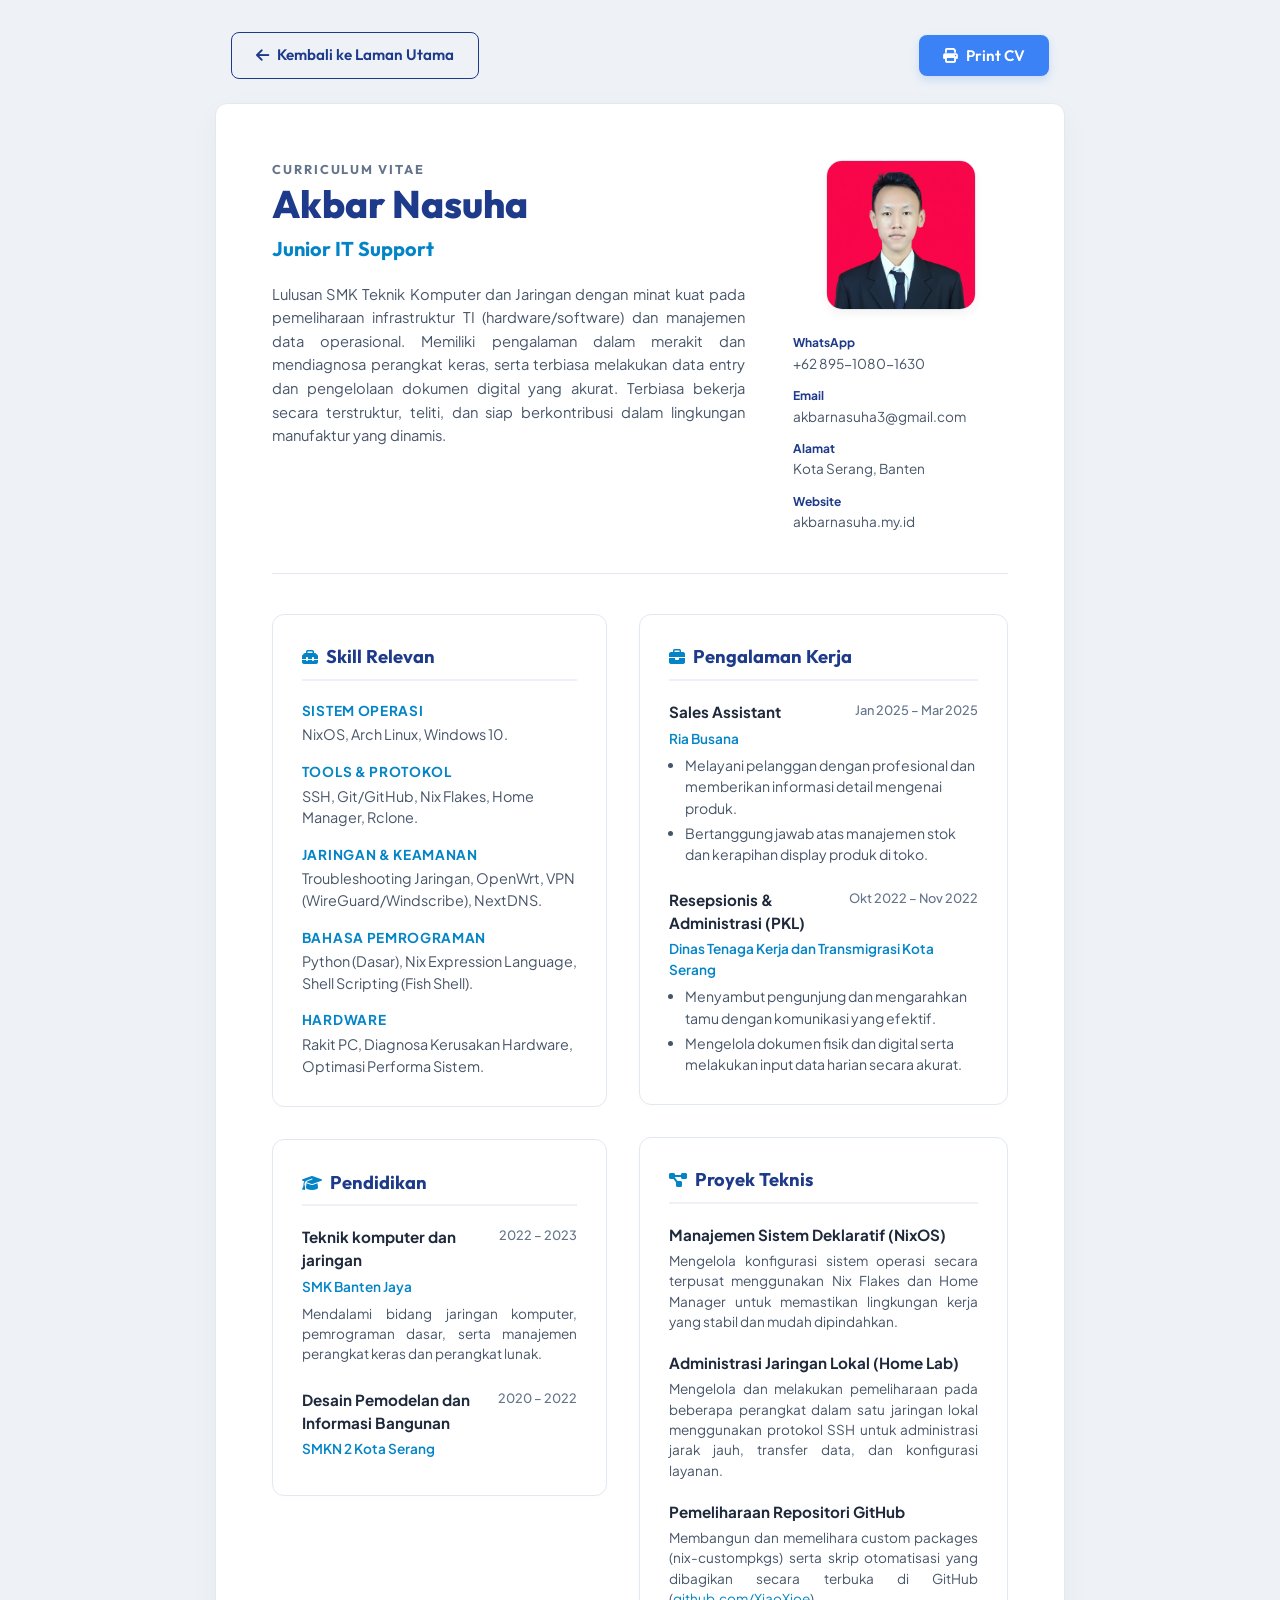
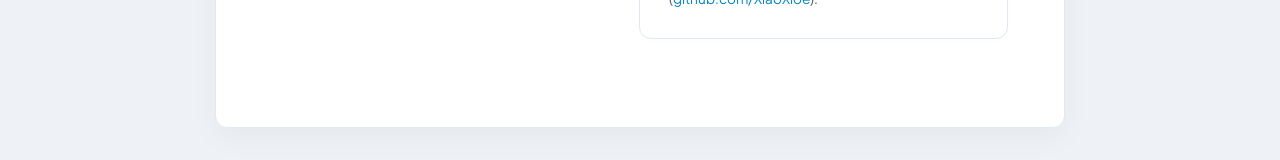
==== cv.html @ 50417e52 "feat: Add printable CV page with headshot matching user request design" ====
<!DOCTYPE html>
<html lang="id">
<head>
  <meta charset="UTF-8">
  <meta name="viewport" content="width=device-width, initial-scale=1.0">
  <title>Curriculum Vitae - Akbar Nasuha</title>
  <link rel="stylesheet" href="https://fonts.googleapis.com/css2?family=Outfit:wght@400;500;600;700;800&family=Plus+Jakarta+Sans:wght@400;500;600;700&display=swap">
  <link rel="stylesheet" href="https://cdnjs.cloudflare.com/ajax/libs/font-awesome/6.4.0/css/all.min.css">
  
  <style>
    :root {
      --bg-page: #eef2f6;
      --bg-card: #ffffff;
      --text-main: #1e293b;
      --text-muted: #475569;
      --text-light: #64748b;
      --primary-navy: #1e3a8a;
      --accent-blue: #0284c7;
      --border-light: #e2e8f0;
      
      --font-heading: 'Outfit', sans-serif;
      --font-body: 'Plus Jakarta Sans', sans-serif;
    }

    * {
      box-sizing: border-box;
      margin: 0;
      padding: 0;
    }

    body {
      background-color: var(--bg-page);
      color: var(--text-main);
      font-family: var(--font-body);
      line-height: 1.5;
      padding: 2rem 0;
    }

    /* Top Action Bar */
    .action-bar {
      max-width: 850px;
      margin: 0 auto 1.5rem auto;
      display: flex;
      justify-content: space-between;
      align-items: center;
      padding: 0 1rem;
    }

    .btn {
      display: inline-flex;
      align-items: center;
      gap: 0.5rem;
      padding: 0.7rem 1.5rem;
      border-radius: 8px;
      font-family: var(--font-heading);
      font-weight: 600;
      font-size: 0.95rem;
      cursor: pointer;
      text-decoration: none;
      transition: all 0.2s ease;
    }

    .btn-back {
      background-color: transparent;
      color: var(--primary-navy);
      border: 1px solid var(--primary-navy);
    }

    .btn-back:hover {
      background-color: rgba(30, 58, 138, 0.05);
      transform: translateY(-1px);
    }

    .btn-print {
      background-color: #3b82f6;
      color: #ffffff;
      border: none;
      box-shadow: 0 4px 10px rgba(59, 130, 246, 0.2);
    }

    .btn-print:hover {
      background-color: #2563eb;
      box-shadow: 0 6px 14px rgba(59, 130, 246, 0.3);
      transform: translateY(-1px);
    }

    /* Main CV Sheet */
    .cv-sheet {
      width: 100%;
      max-width: 850px;
      background-color: var(--bg-card);
      margin: 0 auto;
      padding: 3.5rem;
      border-radius: 12px;
      box-shadow: 0 10px 30px rgba(0, 0, 0, 0.04);
      border: 1px solid var(--border-light);
    }

    /* CV Header Section */
    .cv-header {
      display: grid;
      grid-template-columns: 2.2fr 1fr;
      gap: 3rem;
      align-items: start;
    }

    .cv-intro {
      display: flex;
      flex-direction: column;
    }

    .cv-tag {
      font-family: var(--font-heading);
      font-size: 0.8rem;
      font-weight: 700;
      letter-spacing: 0.15em;
      color: var(--text-light);
      text-transform: uppercase;
      margin-bottom: 0.25rem;
    }

    .cv-name {
      font-family: var(--font-heading);
      font-size: 2.4rem;
      font-weight: 800;
      color: var(--primary-navy);
      line-height: 1.1;
      margin-bottom: 0.5rem;
    }

    .cv-title {
      font-family: var(--font-heading);
      font-size: 1.25rem;
      font-weight: 700;
      color: var(--accent-blue);
      margin-bottom: 1.2rem;
    }

    .cv-summary {
      font-size: 0.92rem;
      color: var(--text-muted);
      line-height: 1.6;
      text-align: justify;
    }

    /* Right side info (Photo & Details) */
    .cv-sidebar {
      display: flex;
      flex-direction: column;
      align-items: center;
      gap: 1.5rem;
    }

    .cv-photo-wrapper {
      width: 150px;
      height: 150px;
      border-radius: 16px;
      overflow: hidden;
      border: 1px solid var(--border-light);
      box-shadow: 0 4px 10px rgba(0,0,0,0.05);
    }

    .cv-photo {
      width: 100%;
      height: 100%;
      object-fit: cover;
    }

    .contact-details {
      width: 100%;
      display: flex;
      flex-direction: column;
      gap: 0.8rem;
    }

    .contact-item {
      display: flex;
      flex-direction: column;
    }

    .contact-label {
      font-size: 0.75rem;
      font-weight: 700;
      color: var(--primary-navy);
      margin-bottom: 0.1rem;
    }

    .contact-value {
      font-size: 0.85rem;
      color: var(--text-muted);
      word-break: break-all;
    }

    .contact-value a {
      color: inherit;
      text-decoration: none;
    }
    
    .contact-value a:hover {
      color: var(--accent-blue);
      text-decoration: underline;
    }

    /* Divider */
    hr.cv-divider {
      border: 0;
      border-top: 1px solid var(--border-light);
      margin: 2.5rem 0;
    }

    /* CV Body Grid */
    .cv-body {
      display: grid;
      grid-template-columns: 1fr 1.1fr;
      gap: 2rem;
    }

    /* Section Card */
    .cv-card {
      background-color: var(--bg-card);
      border: 1px solid var(--border-light);
      border-radius: 12px;
      padding: 1.8rem;
      margin-bottom: 2rem;
      box-shadow: 0 2px 8px rgba(0, 0, 0, 0.01);
    }

    .cv-card-title {
      font-family: var(--font-heading);
      font-size: 1.15rem;
      font-weight: 700;
      color: var(--primary-navy);
      margin-bottom: 1.25rem;
      border-bottom: 2px solid var(--bg-page);
      padding-bottom: 0.5rem;
      display: flex;
      align-items: center;
      gap: 0.5rem;
    }

    .cv-card-title i {
      color: var(--accent-blue);
      font-size: 1rem;
    }

    /* Skill Content */
    .skill-block {
      margin-bottom: 1rem;
    }

    .skill-block:last-child {
      margin-bottom: 0;
    }

    .skill-group-name {
      font-size: 0.85rem;
      font-weight: 700;
      color: var(--accent-blue);
      text-transform: uppercase;
      letter-spacing: 0.05em;
      margin-bottom: 0.2rem;
    }

    .skill-group-desc {
      font-size: 0.9rem;
      color: var(--text-muted);
    }

    /* Experience & Technical Projects Content */
    .timeline-item {
      margin-bottom: 1.5rem;
      position: relative;
    }

    .timeline-item:last-child {
      margin-bottom: 0;
    }

    .timeline-header {
      display: flex;
      justify-content: space-between;
      align-items: start;
      margin-bottom: 0.3rem;
      gap: 0.5rem;
    }

    .timeline-title {
      font-size: 0.95rem;
      font-weight: 700;
      color: var(--text-main);
    }

    .timeline-meta {
      font-size: 0.8rem;
      font-weight: 500;
      color: var(--text-light);
      white-space: nowrap;
    }

    .timeline-org {
      font-size: 0.85rem;
      font-weight: 600;
      color: var(--accent-blue);
      margin-bottom: 0.4rem;
    }

    .timeline-desc {
      font-size: 0.88rem;
      color: var(--text-muted);
      margin-left: 1rem;
    }
    
    .timeline-desc li {
      margin-bottom: 0.25rem;
    }
    
    .timeline-desc li:last-child {
      margin-bottom: 0;
    }

    /* Plain Text Project Item */
    .project-item {
      margin-bottom: 1.25rem;
    }

    .project-item:last-child {
      margin-bottom: 0;
    }

    .project-title {
      font-size: 0.95rem;
      font-weight: 700;
      color: var(--text-main);
      margin-bottom: 0.25rem;
    }

    .project-desc {
      font-size: 0.85rem;
      color: var(--text-muted);
      text-align: justify;
    }

    /* Responsive */
    @media (max-width: 768px) {
      body {
        padding: 1rem 0;
      }
      .action-bar {
        padding: 0 1.5rem;
      }
      .cv-sheet {
        padding: 2rem;
        border-radius: 0;
        border: none;
      }
      .cv-header {
        grid-template-columns: 1fr;
        gap: 2rem;
      }
      .cv-sidebar {
        align-items: flex-start;
      }
      .cv-photo-wrapper {
        align-self: center;
      }
      .cv-body {
        grid-template-columns: 1fr;
      }
      .cv-card {
        padding: 1.2rem;
        margin-bottom: 1.5rem;
      }
    }

    /* Print Stylesheet */
    @media print {
      body {
        background-color: #ffffff;
        color: #000000;
        padding: 0;
      }
      .action-bar {
        display: none !important;
      }
      .cv-sheet {
        max-width: 100%;
        padding: 0;
        box-shadow: none;
        border: none;
        border-radius: 0;
      }
      .cv-card {
        box-shadow: none;
        page-break-inside: avoid;
        margin-bottom: 1.2rem;
        padding: 1.2rem;
      }
      .cv-card-title {
        border-bottom: 1px solid #000000;
      }
      hr.cv-divider {
        margin: 1.5rem 0;
        border-top: 1px solid #000000;
      }
      @page {
        size: A4;
        margin: 1.2cm;
      }
    }
  </style>
</head>
<body>

  <!-- Top Action Bar -->
  <div class="action-bar">
    <a href="index.html" class="btn btn-back">
      <i class="fas fa-arrow-left"></i> Kembali ke Laman Utama
    </a>
    <button onclick="window.print()" class="btn btn-print">
      <i class="fas fa-print"></i> Print CV
    </button>
  </div>

  <!-- CV Sheet Container -->
  <main class="cv-sheet">
    
    <!-- CV Header Section -->
    <header class="cv-header">
      <div class="cv-intro">
        <span class="cv-tag">Curriculum Vitae</span>
        <h1 class="cv-name">Akbar Nasuha</h1>
        <p class="cv-title">Junior IT Support</p>
        <p class="cv-summary">
          Lulusan SMK Teknik Komputer dan Jaringan dengan minat kuat pada pemeliharaan infrastruktur TI (hardware/software) dan manajemen data operasional. Memiliki pengalaman dalam merakit dan mendiagnosa perangkat keras, serta terbiasa melakukan data entry dan pengelolaan dokumen digital yang akurat. Terbiasa bekerja secara terstruktur, teliti, dan siap berkontribusi dalam lingkungan manufaktur yang dinamis.
        </p>
      </div>

      <div class="cv-sidebar">
        <div class="cv-photo-wrapper">
          <img src="assets/avatar.png" alt="Akbar Nasuha" class="cv-photo">
        </div>
        <div class="contact-details">
          <div class="contact-item">
            <span class="contact-label">WhatsApp</span>
            <span class="contact-value"><a href="https://wa.me/6289510801630" target="_blank">+62 895-1080-1630</a></span>
          </div>
          <div class="contact-item">
            <span class="contact-label">Email</span>
            <span class="contact-value"><a href="mailto:akbarnasuha3@gmail.com">akbarnasuha3@gmail.com</a></span>
          </div>
          <div class="contact-item">
            <span class="contact-label">Alamat</span>
            <span class="contact-value">Kota Serang, Banten</span>
          </div>
          <div class="contact-item">
            <span class="contact-label">Website</span>
            <span class="contact-value"><a href="https://akbarnasuha.my.id" target="_blank">akbarnasuha.my.id</a></span>
          </div>
        </div>
      </div>
    </header>

    <hr class="cv-divider">

    <!-- CV Body Grid -->
    <div class="cv-body">
      
      <!-- Left Column -->
      <div class="cv-col-left">
        
        <!-- Skill Relevan -->
        <section class="cv-card">
          <h2 class="cv-card-title"><i class="fas fa-toolbox"></i> Skill Relevan</h2>
          
          <div class="skill-block">
            <h3 class="skill-group-name">Sistem Operasi</h3>
            <p class="skill-group-desc">NixOS, Arch Linux, Windows 10.</p>
          </div>
          
          <div class="skill-block" style="margin-top: 1rem;">
            <h3 class="skill-group-name">Tools & Protokol</h3>
            <p class="skill-group-desc">SSH, Git/GitHub, Nix Flakes, Home Manager, Rclone.</p>
          </div>

          <div class="skill-block" style="margin-top: 1rem;">
            <h3 class="skill-group-name">Jaringan & Keamanan</h3>
            <p class="skill-group-desc">Troubleshooting Jaringan, OpenWrt, VPN (WireGuard/Windscribe), NextDNS.</p>
          </div>

          <div class="skill-block" style="margin-top: 1rem;">
            <h3 class="skill-group-name">Bahasa Pemrograman</h3>
            <p class="skill-group-desc">Python (Dasar), Nix Expression Language, Shell Scripting (Fish Shell).</p>
          </div>

          <div class="skill-block" style="margin-top: 1rem;">
            <h3 class="skill-group-name">Hardware</h3>
            <p class="skill-group-desc">Rakit PC, Diagnosa Kerusakan Hardware, Optimasi Performa Sistem.</p>
          </div>
        </section>

        <!-- Pendidikan -->
        <section class="cv-card">
          <h2 class="cv-card-title"><i class="fas fa-graduation-cap"></i> Pendidikan</h2>
          
          <div class="timeline-item">
            <div class="timeline-header">
              <span class="timeline-title">Teknik komputer dan jaringan</span>
              <span class="timeline-meta">2022 – 2023</span>
            </div>
            <div class="timeline-org">SMK Banten Jaya</div>
            <p class="project-desc" style="font-size: 0.85rem; color: var(--text-muted);">
              Mendalami bidang jaringan komputer, pemrograman dasar, serta manajemen perangkat keras dan perangkat lunak.
            </p>
          </div>

          <div class="timeline-item" style="margin-top: 1.5rem;">
            <div class="timeline-header">
              <span class="timeline-title">Desain Pemodelan dan Informasi Bangunan</span>
              <span class="timeline-meta">2020 – 2022</span>
            </div>
            <div class="timeline-org">SMKN 2 Kota Serang</div>
          </div>
        </section>

      </div>

      <!-- Right Column -->
      <div class="cv-col-right">
        
        <!-- Pengalaman Kerja -->
        <section class="cv-card">
          <h2 class="cv-card-title"><i class="fas fa-briefcase"></i> Pengalaman Kerja</h2>
          
          <div class="timeline-item">
            <div class="timeline-header">
              <span class="timeline-title">Sales Assistant</span>
              <span class="timeline-meta">Jan 2025 – Mar 2025</span>
            </div>
            <div class="timeline-org">Ria Busana</div>
            <ul class="timeline-desc">
              <li>Melayani pelanggan dengan profesional dan memberikan informasi detail mengenai produk.</li>
              <li>Bertanggung jawab atas manajemen stok dan kerapihan display produk di toko.</li>
            </ul>
          </div>

          <div class="timeline-item" style="margin-top: 1.5rem;">
            <div class="timeline-header">
              <span class="timeline-title">Resepsionis & Administrasi (PKL)</span>
              <span class="timeline-meta">Okt 2022 – Nov 2022</span>
            </div>
            <div class="timeline-org">Dinas Tenaga Kerja dan Transmigrasi Kota Serang</div>
            <ul class="timeline-desc">
              <li>Menyambut pengunjung dan mengarahkan tamu dengan komunikasi yang efektif.</li>
              <li>Mengelola dokumen fisik dan digital serta melakukan input data harian secara akurat.</li>
            </ul>
          </div>
        </section>

        <!-- Proyek Teknis -->
        <section class="cv-card">
          <h2 class="cv-card-title"><i class="fas fa-project-diagram"></i> Proyek Teknis</h2>
          
          <div class="project-item">
            <h3 class="project-title">Manajemen Sistem Deklaratif (NixOS)</h3>
            <p class="project-desc">
              Mengelola konfigurasi sistem operasi secara terpusat menggunakan Nix Flakes dan Home Manager untuk memastikan lingkungan kerja yang stabil dan mudah dipindahkan.
            </p>
          </div>

          <div class="project-item" style="margin-top: 1rem;">
            <h3 class="project-title">Administrasi Jaringan Lokal (Home Lab)</h3>
            <p class="project-desc">
              Mengelola dan melakukan pemeliharaan pada beberapa perangkat dalam satu jaringan lokal menggunakan protokol SSH untuk administrasi jarak jauh, transfer data, dan konfigurasi layanan.
            </p>
          </div>

          <div class="project-item" style="margin-top: 1rem;">
            <h3 class="project-title">Pemeliharaan Repositori GitHub</h3>
            <p class="project-desc">
              Membangun dan memelihara custom packages (nix-custompkgs) serta skrip otomatisasi yang dibagikan secara terbuka di GitHub (<a href="https://github.com/XiaoXioe" target="_blank" style="color: var(--accent-blue); text-decoration: none;">github.com/XiaoXioe</a>).
            </p>
          </div>
        </section>

      </div>

    </div>

  </main>

</body>
</html>
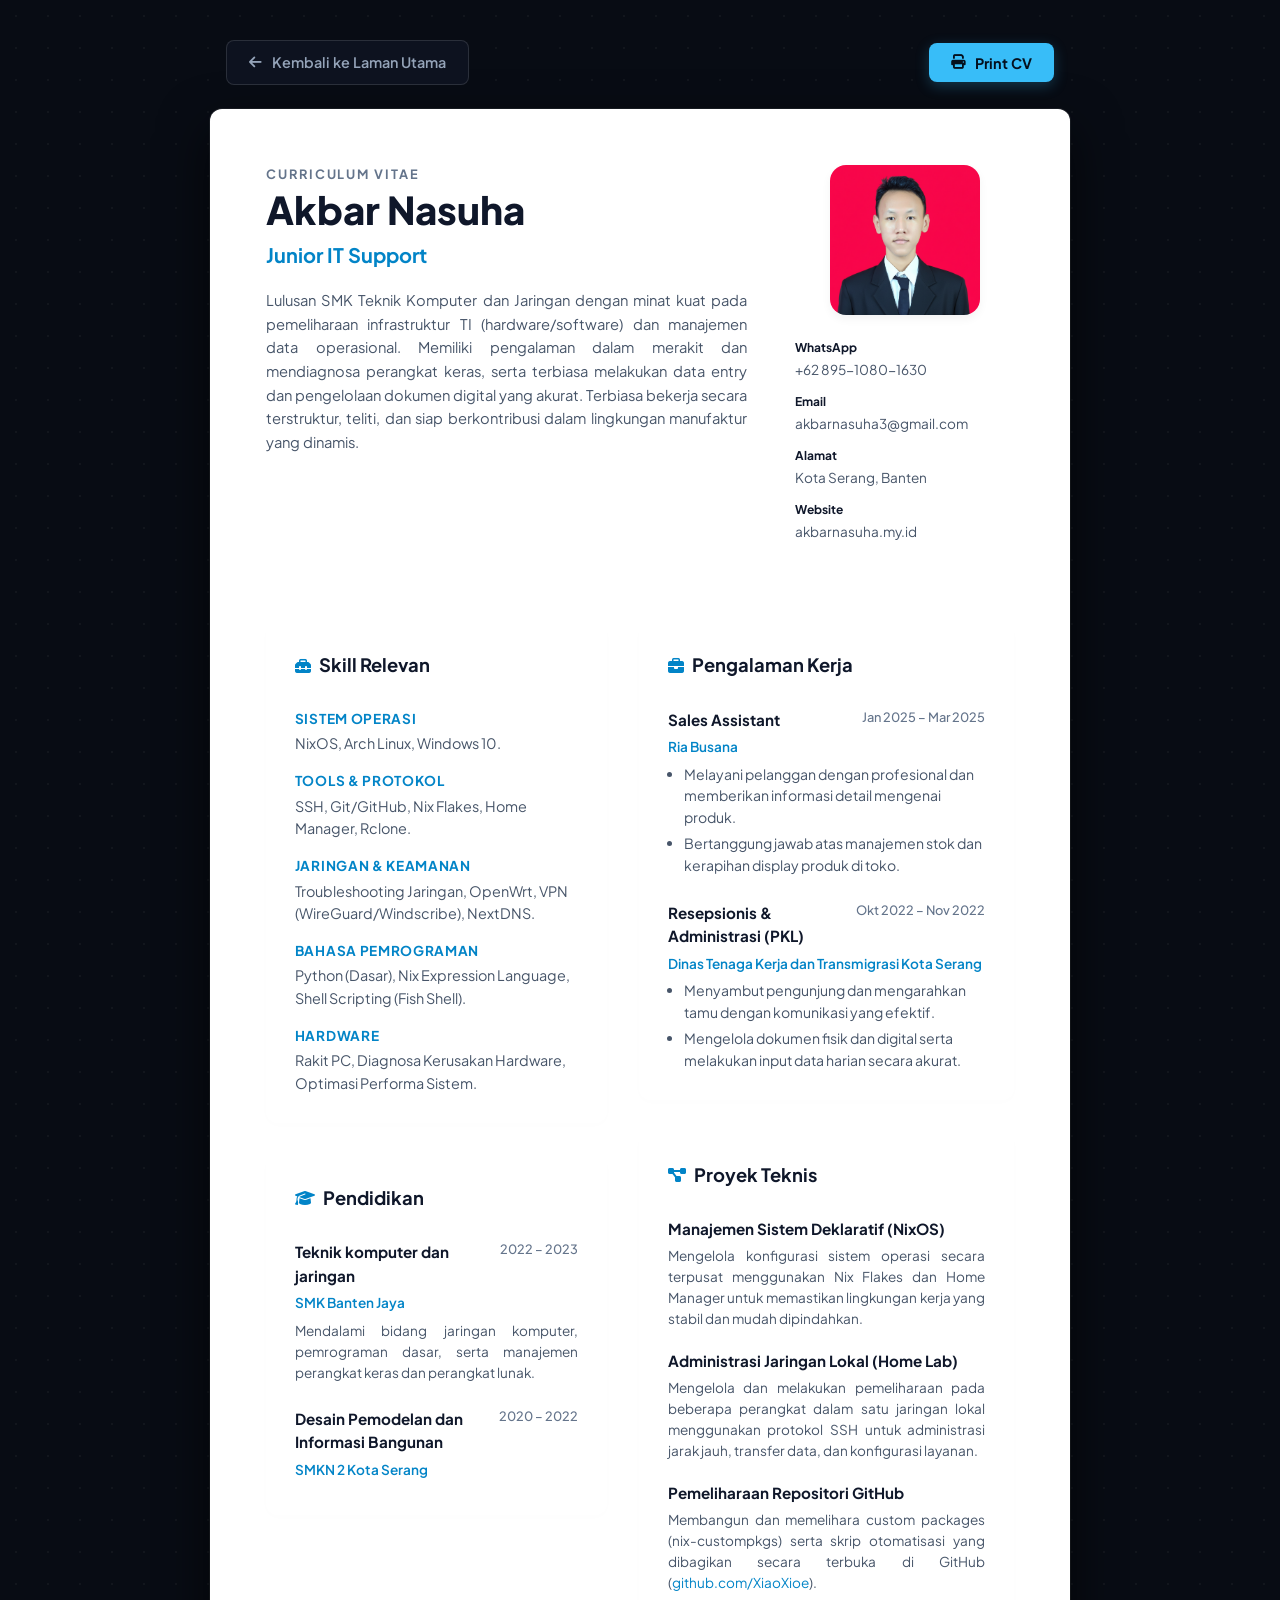
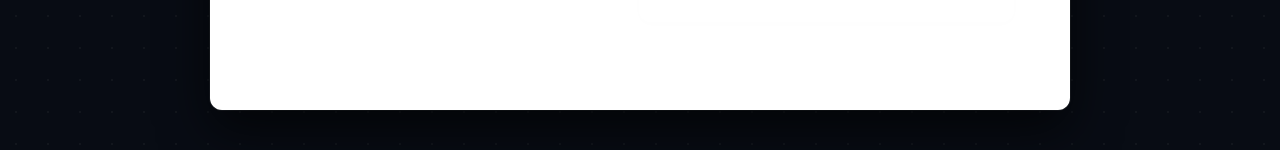
==== commit 680bc355: "refactor: redesign portfolio website and update github projects" ====
--- a/cv.html
+++ b/cv.html
@@ -9,17 +9,19 @@
   
   <style>
     :root {
-      --bg-page: #eef2f6;
-      --bg-card: #ffffff;
-      --text-main: #1e293b;
+      --bg-canvas: #080c14;
+      --bg-sheet: #ffffff;
+      --text-main: #0f172a;
       --text-muted: #475569;
       --text-light: #64748b;
-      --primary-navy: #1e3a8a;
+      --primary-navy: #0f172a;
       --accent-blue: #0284c7;
-      --border-light: #e2e8f0;
+      --accent-sky: #38bdf8;
+      --border-card: #e2e8f0;
       
-      --font-heading: 'Outfit', sans-serif;
+      --font-heading: 'Plus Jakarta Sans', sans-serif;
       --font-body: 'Plus Jakarta Sans', sans-serif;
+      --font-mono: 'JetBrains Mono', monospace;
     }
 
     * {
@@ -29,16 +31,19 @@
     }
 
     body {
-      background-color: var(--bg-page);
+      background-color: var(--bg-canvas);
+      background-image: radial-gradient(rgba(255, 255, 255, 0.04) 1px, transparent 1px);
+      background-size: 32px 32px;
       color: var(--text-main);
       font-family: var(--font-body);
-      line-height: 1.5;
-      padding: 2rem 0;
+      line-height: 1.55;
+      padding: 2.5rem 0;
+      -webkit-font-smoothing: antialiased;
     }
 
     /* Top Action Bar */
     .action-bar {
-      max-width: 850px;
+      max-width: 860px;
       margin: 0 auto 1.5rem auto;
       display: flex;
       justify-content: space-between;
@@ -49,51 +54,53 @@
     .btn {
       display: inline-flex;
       align-items: center;
-      gap: 0.5rem;
-      padding: 0.7rem 1.5rem;
+      gap: 0.6rem;
+      padding: 0.65rem 1.4rem;
       border-radius: 8px;
       font-family: var(--font-heading);
       font-weight: 600;
-      font-size: 0.95rem;
+      font-size: 0.9rem;
       cursor: pointer;
       text-decoration: none;
-      transition: all 0.2s ease;
+      transition: all 0.2s cubic-bezier(0.16, 1, 0.3, 1);
     }
 
     .btn-back {
-      background-color: transparent;
-      color: var(--primary-navy);
-      border: 1px solid var(--primary-navy);
+      background-color: #0d121f;
+      color: #94a3b8;
+      border: 1px solid rgba(255, 255, 255, 0.12);
     }
 
     .btn-back:hover {
-      background-color: rgba(30, 58, 138, 0.05);
+      background-color: #121829;
+      color: var(--accent-sky);
+      border-color: var(--accent-sky);
       transform: translateY(-1px);
     }
 
     .btn-print {
-      background-color: #3b82f6;
-      color: #ffffff;
+      background-color: var(--accent-sky);
+      color: #04101e;
       border: none;
-      box-shadow: 0 4px 10px rgba(59, 130, 246, 0.2);
+      font-weight: 700;
+      box-shadow: 0 4px 14px rgba(56, 189, 248, 0.25);
     }
 
     .btn-print:hover {
-      background-color: #2563eb;
-      box-shadow: 0 6px 14px rgba(59, 130, 246, 0.3);
+      background-color: #7dd3fc;
+      box-shadow: 0 6px 18px rgba(56, 189, 248, 0.35);
       transform: translateY(-1px);
     }
 
-    /* Main CV Sheet */
+    /* Main CV Sheet (White Document Paper) */
     .cv-sheet {
       width: 100%;
-      max-width: 850px;
-      background-color: var(--bg-card);
+      max-width: 860px;
+      background-color: var(--bg-sheet);
       margin: 0 auto;
       padding: 3.5rem;
       border-radius: 12px;
-      box-shadow: 0 10px 30px rgba(0, 0, 0, 0.04);
-      border: 1px solid var(--border-light);
+      box-shadow: 0 20px 50px rgba(0, 0, 0, 0.65), 0 0 0 1px rgba(255, 255, 255, 0.08);
     }
 
     /* CV Header Section */
